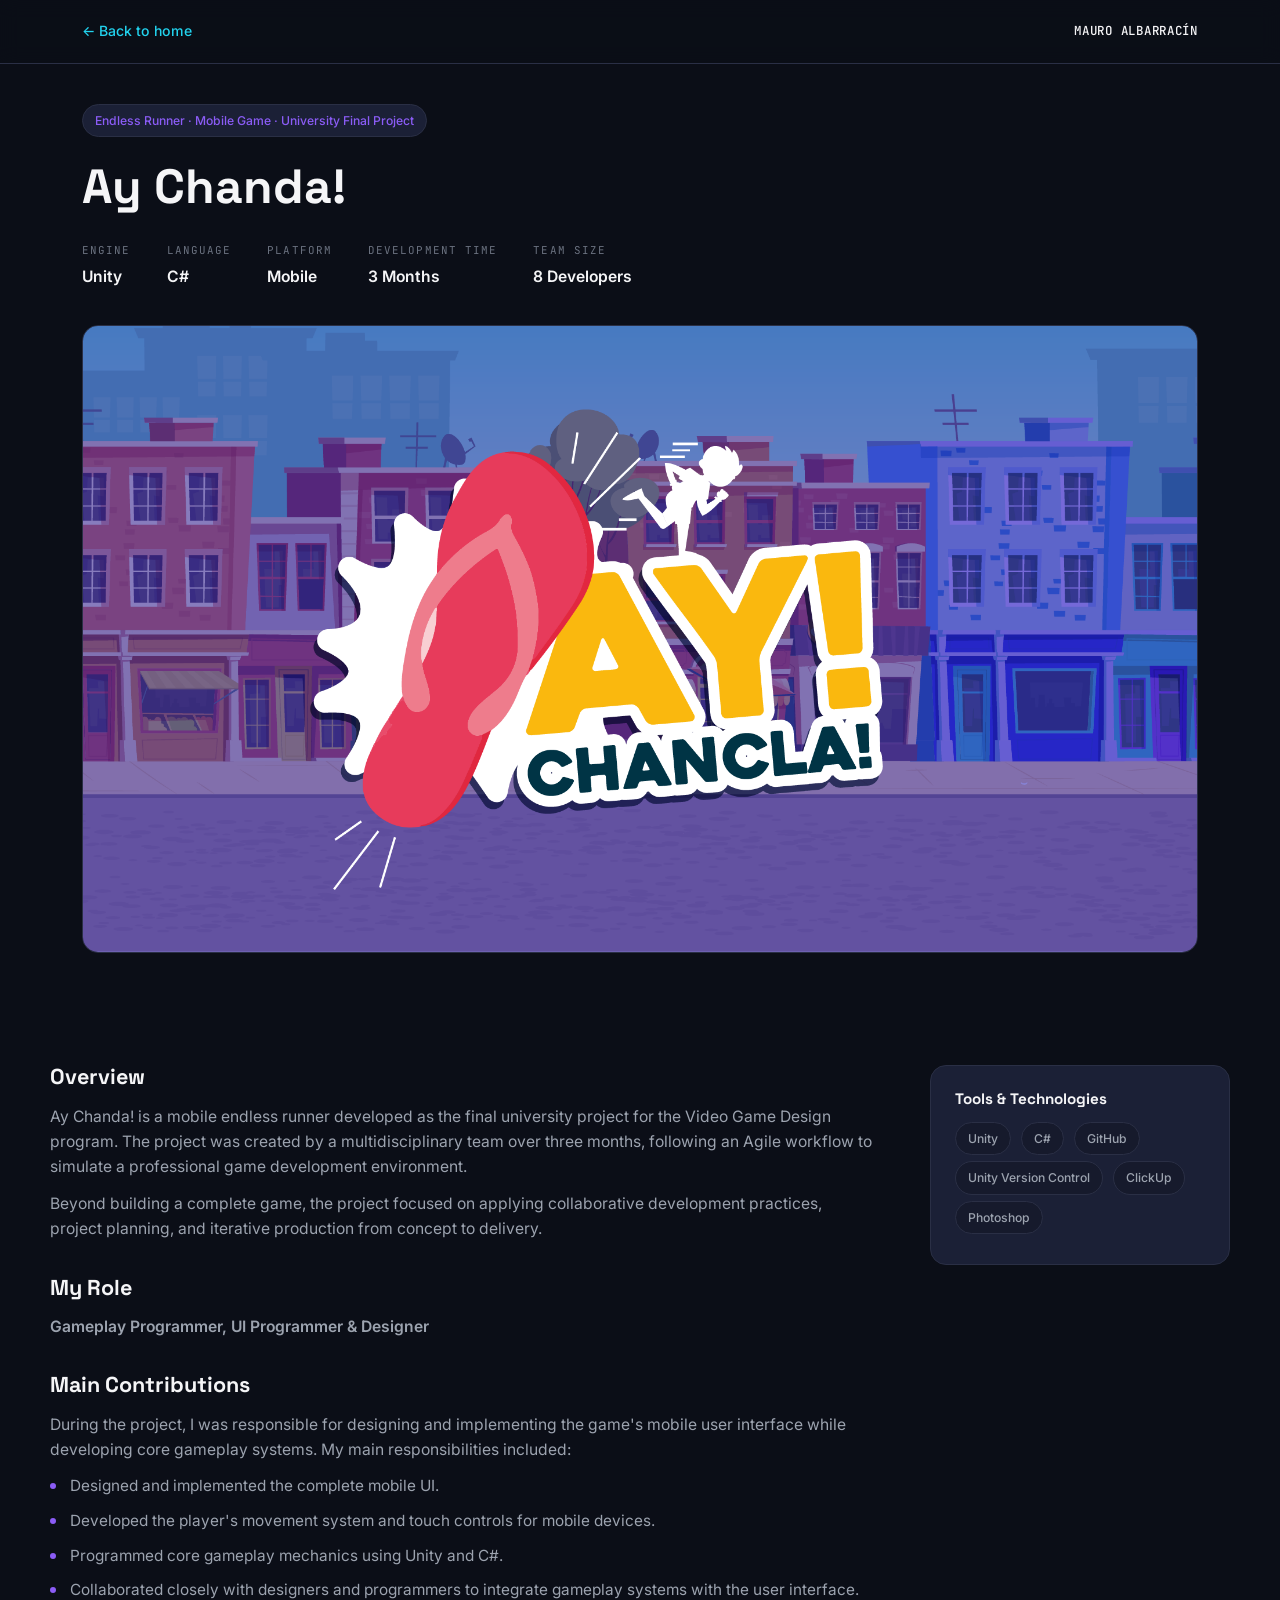
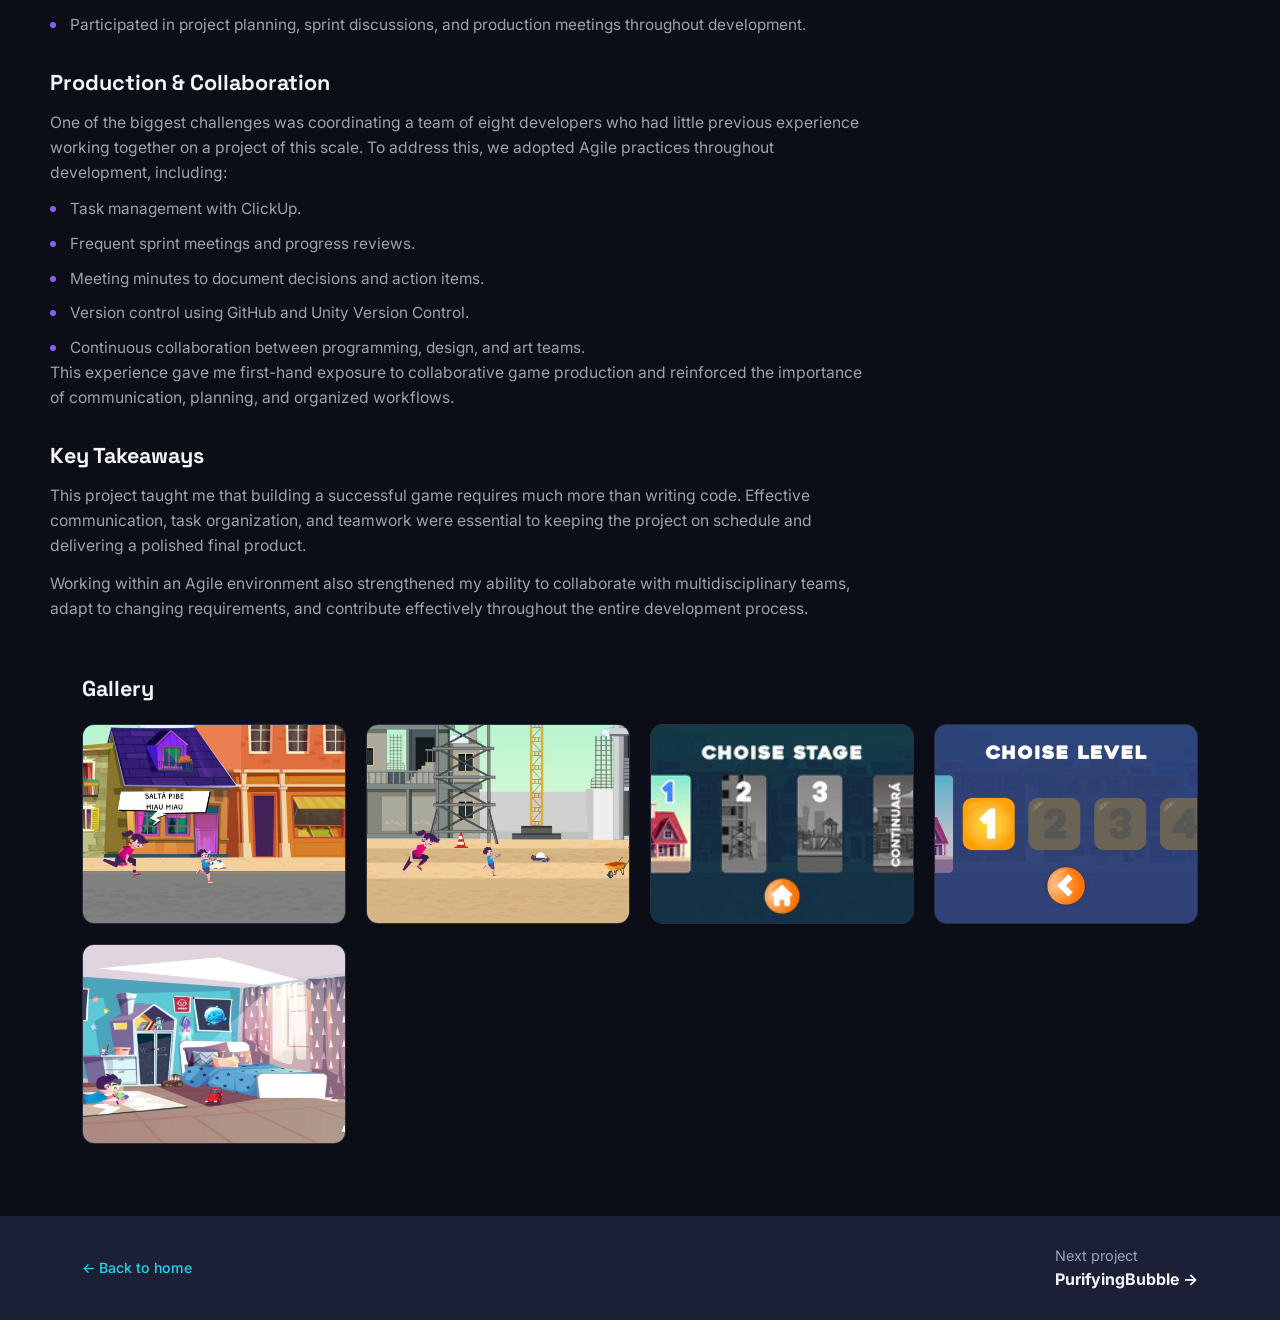
==== ay-chanda.html @ 3f353a49 "Add Portfolio" ====
<!DOCTYPE html>
<html lang="en">
<head>
<meta charset="UTF-8">
<meta name="viewport" content="width=device-width, initial-scale=1.0">
<title>Ay Chanda! — Mauro Albarracín</title>
<link rel="stylesheet" href="styles.css">
</head>
<body style="--accent-color:#8b5cf6">

<nav class="site-nav">
  <div class="wrap">
    <a href="index.html" class="back-link">← Back to home</a>
    <span class="brand" style="font-size:0.78rem;">MAURO ALBARRACÍN</span>
  </div>
</nav>

<header class="project-header">
  <div class="wrap">
    <span class="pill">Endless Runner · Mobile Game · University Final Project</span>
    <h1>Ay Chanda!</h1>
    <div class="info-strip">
      <div class="info-cell"><div class="k">Engine</div><div class="v">Unity</div></div>
      <div class="info-cell"><div class="k">Language</div><div class="v">C#</div></div>
      <div class="info-cell"><div class="k">Platform</div><div class="v">Mobile</div></div>
      <div class="info-cell"><div class="k">Development Time</div><div class="v">3 Months</div></div>
      <div class="info-cell"><div class="k">Team Size</div><div class="v">8 Developers</div></div>
    </div>
    <div class="banner"><img src="images/AyChancla_Portada.png" alt="Ay Chanda! title art"></div>
  </div>
</header>

<div class="wrap project-body">
  <div>
    <div class="content-block">
      <h2>Overview</h2>
      <p>Ay Chanda! is a mobile endless runner developed as the final university project for the Video Game Design program. The project was created by a multidisciplinary team over three months, following an Agile workflow to simulate a professional game development environment.</p>
      <p>Beyond building a complete game, the project focused on applying collaborative development practices, project planning, and iterative production from concept to delivery.</p>
    </div>

    <div class="content-block">
      <h2>My Role</h2>
      <p class="role-line">Gameplay Programmer, UI Programmer &amp; Designer</p>
    </div>

    <div class="content-block">
      <h2>Main Contributions</h2>
      <p>During the project, I was responsible for designing and implementing the game's mobile user interface while developing core gameplay systems. My main responsibilities included:</p>
      <ul class="contrib-list">
        <li>Designed and implemented the complete mobile UI.</li>
        <li>Developed the player's movement system and touch controls for mobile devices.</li>
        <li>Programmed core gameplay mechanics using Unity and C#.</li>
        <li>Collaborated closely with designers and programmers to integrate gameplay systems with the user interface.</li>
        <li>Participated in project planning, sprint discussions, and production meetings throughout development.</li>
      </ul>
    </div>

    <div class="content-block">
      <h2>Production &amp; Collaboration</h2>
      <p>One of the biggest challenges was coordinating a team of eight developers who had little previous experience working together on a project of this scale. To address this, we adopted Agile practices throughout development, including:</p>
      <ul class="contrib-list">
        <li>Task management with ClickUp.</li>
        <li>Frequent sprint meetings and progress reviews.</li>
        <li>Meeting minutes to document decisions and action items.</li>
        <li>Version control using GitHub and Unity Version Control.</li>
        <li>Continuous collaboration between programming, design, and art teams.</li>
      </ul>
      <p>This experience gave me first-hand exposure to collaborative game production and reinforced the importance of communication, planning, and organized workflows.</p>
    </div>

    <div class="content-block">
      <h2>Key Takeaways</h2>
      <p>This project taught me that building a successful game requires much more than writing code. Effective communication, task organization, and teamwork were essential to keeping the project on schedule and delivering a polished final product.</p>
      <p>Working within an Agile environment also strengthened my ability to collaborate with multidisciplinary teams, adapt to changing requirements, and contribute effectively throughout the entire development process.</p>
    </div>
  </div>

  <aside class="sidebar-card">
    <h3>Tools &amp; Technologies</h3>
    <div>
      <span class="pill">Unity</span>
      <span class="pill">C#</span>
      <span class="pill">GitHub</span>
      <span class="pill">Unity Version Control</span>
      <span class="pill">ClickUp</span>
      <span class="pill">Photoshop</span>
    </div>
  </aside>
</div>

<section class="gallery wrap">
  <h2>Gallery</h2>
  <div class="gallery-grid">
    <img src="images/AyChancla_Game.jpeg" alt="Ay Chanda! gameplay screenshot" loading="lazy">
    <img src="images/AyChancla_Game2.jpeg" alt="Ay Chanda! gameplay screenshot 2" loading="lazy">
    <img src="images/AyChancla_Menu.jpeg" alt="Ay Chanda! menu screen" loading="lazy">
    <img src="images/AyChancla_Menu2.jpeg" alt="Ay Chanda! menu screen 2" loading="lazy">
    <img src="images/AyChancla_Cinematic.jpeg" alt="Ay Chanda! cinematic screenshot" loading="lazy">
  </div>
</section>

<nav class="project-footer-nav">
  <div class="wrap">
    <a href="index.html" class="back-link">← Back to home</a>
    <a href="purifyingbubble.html" class="next-project">Next project<strong>PurifyingBubble →</strong></a>
  </div>
</nav>

<script src="script.js"></script>
</body>
</html>
---- styles.css ----
/* ============================================================
   Mauro Albarracín — QA Tester & Game Developer Portfolio
   ============================================================ */

@import url('https://fonts.googleapis.com/css2?family=Space+Grotesk:wght@500;600;700&family=Inter:wght@400;500;600;700&family=JetBrains+Mono:wght@400;500&display=swap');

:root {
  --bg: #0b0e17;
  --card: #161a2c;
  --card-alt: #1b2036;
  --accent: #8b5cf6;
  --accent-dim: #6d4fd1;
  --accent2: #22d3ee;
  --orange: #f59e0b;
  --pink: #ec4899;
  --green: #22c55e;
  --text: #f5f5f7;
  --muted: #9ca3af;
  --muted-dim: #6b7280;
  --border: #2a2f45;

  --font-display: 'Space Grotesk', sans-serif;
  --font-body: 'Inter', sans-serif;
  --font-mono: 'JetBrains Mono', monospace;

  --max-width: 1180px;
}

* { box-sizing: border-box; }

html { scroll-behavior: smooth; }

body {
  margin: 0;
  background: var(--bg);
  color: var(--text);
  font-family: var(--font-body);
  line-height: 1.6;
  -webkit-font-smoothing: antialiased;
}

img { max-width: 100%; display: block; }

a { color: inherit; text-decoration: none; }

.wrap {
  max-width: var(--max-width);
  margin: 0 auto;
  padding: 0 32px;
}

h1, h2, h3 {
  font-family: var(--font-display);
  font-weight: 700;
  line-height: 1.15;
  margin: 0;
}

p { margin: 0; }

.eyebrow {
  font-family: var(--font-mono);
  font-size: 0.78rem;
  letter-spacing: 0.14em;
  text-transform: uppercase;
  color: var(--accent2);
}

/* ---------- Focus visibility ---------- */
a:focus-visible,
button:focus-visible {
  outline: 2px solid var(--accent2);
  outline-offset: 3px;
  border-radius: 4px;
}

@media (prefers-reduced-motion: reduce) {
  html { scroll-behavior: auto; }
  * { animation-duration: 0.001ms !important; animation-iteration-count: 1 !important; transition-duration: 0.001ms !important; }
}

/* ---------- Nav ---------- */
.site-nav {
  position: sticky;
  top: 0;
  z-index: 50;
  background: rgba(11, 14, 23, 0.86);
  backdrop-filter: blur(10px);
  border-bottom: 1px solid var(--border);
}
.site-nav .wrap {
  display: flex;
  align-items: center;
  justify-content: space-between;
  padding-top: 20px;
  padding-bottom: 20px;
}
.brand {
  font-family: var(--font-mono);
  font-weight: 500;
  font-size: 0.85rem;
  letter-spacing: 0.06em;
  color: var(--text);
}
.brand span { color: var(--accent2); }
.nav-links {
  display: flex;
  gap: 32px;
  list-style: none;
  margin: 0;
  padding: 0;
}
.nav-links a {
  font-size: 0.92rem;
  color: var(--muted);
  transition: color 0.15s ease;
}
.nav-links a:hover { color: var(--text); }
.nav-toggle { display: none; }

@media (max-width: 720px) {
  .nav-links { display: none; }
}

/* ---------- Buttons ---------- */
.btn {
  display: inline-flex;
  align-items: center;
  gap: 8px;
  padding: 13px 26px;
  border-radius: 8px;
  font-family: var(--font-body);
  font-weight: 600;
  font-size: 0.92rem;
  border: 1px solid transparent;
  cursor: pointer;
  transition: transform 0.15s ease, background 0.15s ease, border-color 0.15s ease;
}
.btn:hover { transform: translateY(-1px); }
.btn-primary { background: var(--accent); color: #fff; }
.btn-primary:hover { background: #9c6bf8; }
.btn-ghost { background: transparent; color: var(--text); border-color: var(--border); }
.btn-ghost:hover { border-color: var(--accent2); }

/* ---------- Hero (home) ---------- */
.hero {
  padding: 96px 0 72px;
  border-bottom: 1px solid var(--border);
}
.hero h1 {
  font-size: clamp(2.4rem, 5vw, 3.4rem);
  margin: 18px 0 20px;
}
.hero .cursor {
  display: inline-block;
  width: 0.5ch;
  background: var(--accent2);
  margin-left: 4px;
  animation: blink 1s step-end infinite;
}
@keyframes blink { 50% { opacity: 0; } }

.hero p.lead {
  max-width: 620px;
  color: var(--muted);
  font-size: 1.08rem;
  margin-bottom: 32px;
}
.hero .actions { display: flex; gap: 16px; flex-wrap: wrap; }

/* ---------- Section heading ---------- */
.section { padding: 72px 0; border-bottom: 1px solid var(--border); }
.section:last-of-type { border-bottom: none; }
.section h2 {
  font-size: 1.8rem;
  margin-bottom: 36px;
}

/* ---------- Project cards (home grid) ---------- */
.project-grid {
  display: grid;
  grid-template-columns: repeat(3, 1fr);
  gap: 24px;
}
@media (max-width: 980px) {
  .project-grid { grid-template-columns: repeat(2, 1fr); }
}
@media (max-width: 640px) {
  .project-grid { grid-template-columns: 1fr; }
}

.project-card {
  background: var(--card);
  border-radius: 16px;
  overflow: hidden;
  border: 1px solid var(--border);
  display: flex;
  flex-direction: column;
  transition: transform 0.2s ease, border-color 0.2s ease;
}
.project-card:hover { transform: translateY(-4px); border-color: var(--accent-color, var(--accent)); }
.project-card .thumb {
  aspect-ratio: 16/10;
  overflow: hidden;
  background: var(--card-alt);
}
.project-card .thumb img { width: 100%; height: 100%; object-fit: cover; }
.project-card .body { padding: 22px 22px 26px; display: flex; flex-direction: column; gap: 10px; flex: 1; }
.tag-row { display: flex; gap: 8px; flex-wrap: wrap; }
.pill {
  display: inline-flex;
  align-items: center;
  padding: 6px 12px;
  border-radius: 999px;
  font-size: 0.76rem;
  font-weight: 500;
  background: var(--card-alt);
  color: var(--muted);
  border: 1px solid var(--border);
  white-space: nowrap;
}
.project-card h3 { font-size: 1.18rem; }
.project-card .desc { color: var(--muted); font-size: 0.9rem; flex: 1; }
.project-card .role { font-size: 0.8rem; font-weight: 600; }
.project-card .go {
  font-size: 0.82rem;
  font-weight: 600;
  color: var(--accent2);
  margin-top: 4px;
}

/* ---------- Skills ---------- */
.skill-group { margin-bottom: 28px; }
.skill-group:last-child { margin-bottom: 0; }
.skill-group h4 {
  font-family: var(--font-mono);
  font-size: 0.78rem;
  letter-spacing: 0.1em;
  color: var(--accent2);
  margin: 0 0 12px;
  text-transform: uppercase;
}
.skill-pills { display: flex; flex-wrap: wrap; gap: 10px; }
.skill-pills .pill { background: var(--card); border-color: var(--border); color: var(--text); }

/* ---------- About ---------- */
.about {
  background: var(--card-alt);
  padding: 72px 0;
}
.about .wrap {
  display: grid;
  grid-template-columns: 1.6fr 1fr;
  gap: 60px;
}
@media (max-width: 800px) {
  .about .wrap { grid-template-columns: 1fr; }
}
.about h2 { font-size: 1.8rem; margin-bottom: 18px; }
.about p { color: var(--muted); margin-bottom: 14px; font-size: 0.98rem; }
.stat-list { display: flex; flex-direction: column; gap: 22px; }
.stat-list .stat .num { font-family: var(--font-display); font-size: 1.7rem; color: var(--accent2); font-weight: 700; }
.stat-list .stat .label { color: var(--muted); font-size: 0.85rem; }

/* ---------- Footer ---------- */
footer.site-footer {
  padding: 36px 0;
  display: flex;
  align-items: center;
  justify-content: space-between;
  flex-wrap: wrap;
  gap: 12px;
}
footer.site-footer .copyright { color: var(--muted); font-size: 0.85rem; }
.social-links { display: flex; gap: 22px; }
.social-links a { font-size: 0.88rem; font-weight: 500; color: var(--text); }
.social-links a:hover { color: var(--accent2); }

/* ============================================================
   Project detail pages
   ============================================================ */
.back-link {
  font-size: 0.88rem;
  font-weight: 500;
  color: var(--accent2);
  display: inline-flex;
  align-items: center;
  gap: 6px;
}

.project-header { padding: 40px 0 56px; }
.project-header .pill { color: var(--accent-color, var(--accent2)); margin-bottom: 22px; }
.project-header h1 { font-size: clamp(2.1rem, 4.5vw, 3rem); margin-bottom: 28px; }

.info-strip {
  display: flex;
  flex-wrap: wrap;
  gap: 36px;
  margin-bottom: 36px;
}
.info-cell .k {
  font-family: var(--font-mono);
  font-size: 0.68rem;
  letter-spacing: 0.1em;
  text-transform: uppercase;
  color: var(--muted-dim);
  margin-bottom: 4px;
}
.info-cell .v { font-weight: 600; font-size: 0.98rem; }

.banner {
  border-radius: 16px;
  overflow: hidden;
  border: 1px solid var(--border);
  background: var(--card-alt);
}
.banner img { width: 100%; height: auto; object-fit: cover; }

.project-body {
  display: grid;
  grid-template-columns: 1fr 300px;
  gap: 56px;
  padding: 56px 0;
}
@media (max-width: 900px) {
  .project-body { grid-template-columns: 1fr; }
}
.content-block { margin-bottom: 34px; }
.content-block:last-child { margin-bottom: 0; }
.content-block h2 { font-size: 1.35rem; margin-bottom: 14px; }
.content-block p { color: var(--muted); font-size: 0.98rem; margin-bottom: 12px; }
.content-block p:last-child { margin-bottom: 0; }
.role-line { color: var(--accent-color, var(--accent2)); font-weight: 600; font-size: 1rem; }

ul.contrib-list { list-style: none; margin: 0; padding: 0; display: flex; flex-direction: column; gap: 10px; }
ul.contrib-list li {
  position: relative;
  padding-left: 20px;
  color: var(--muted);
  font-size: 0.96rem;
}
ul.contrib-list li::before {
  content: '';
  position: absolute;
  left: 0;
  top: 9px;
  width: 6px;
  height: 6px;
  border-radius: 50%;
  background: var(--accent-color, var(--accent));
}

blockquote.reflection {
  border-left: 3px solid var(--accent-color, var(--accent));
  padding: 4px 0 4px 20px;
  color: var(--text);
  font-style: italic;
  font-size: 1rem;
  margin: 0;
}

.sidebar-card {
  background: var(--card-alt);
  border: 1px solid var(--border);
  border-radius: 16px;
  padding: 24px;
  align-self: start;
  position: sticky;
  top: 96px;
}
.sidebar-card h3 { font-size: 0.95rem; margin-bottom: 14px; }
.sidebar-card .pill { background: var(--card); margin: 0 6px 6px 0; }

.gallery { padding-bottom: 72px; }
.gallery h2 { font-size: 1.35rem; margin-bottom: 22px; }
.gallery-grid {
  display: grid;
  grid-template-columns: repeat(auto-fit, minmax(220px, 1fr));
  gap: 20px;
}
.gallery-grid img {
  border-radius: 12px;
  border: 1px solid var(--border);
  width: 100%;
  height: 200px;
  object-fit: cover;
  cursor: zoom-in;
  transition: border-color 0.2s ease, opacity 0.2s ease;
}
.gallery-grid img:hover {
  border-color: var(--accent-color, var(--accent2));
  opacity: 0.92;
}

/* ---------- Lightbox carousel ---------- */
.lightbox {
    position: fixed;
    inset: 0;
    z-index: 200;
    background: rgba(6, 8, 14, 0.94);
    display: none;
    align-items: center;
    /*justify-content: center;*/
    opacity: 0;
    transition: opacity 0.2s ease;
}
.lightbox.is-open { display: flex; opacity: 1; }

.lightbox-stage {
  position: relative;
  width: 100%;
  height: 100%;
  display: flex;
  align-items: center;
  /*justify-content: center;*/
  overflow: hidden;
}

.lightbox-track {
  display: flex;
  align-items: center;
  will-change: transform;
  transition: transform 0.35s cubic-bezier(0.4, 0, 0.2, 1);
}

.lightbox-slide {
  flex: 0 0 auto;
  width: min(78vw, 920px);
  height: 76vh;
  margin: 0 18px;
  display: flex;
  align-items: center;
  /*justify-content: center;*/
  opacity: 0.35;
  transition: opacity 0.35s ease;
  cursor: pointer;
}
.lightbox-slide.is-active {
  opacity: 1;
  cursor: default;
}
.lightbox-slide img {
  width: 100%;
  height: 100%;
  object-fit: contain;
  border-radius: 12px;
  border: 1px solid var(--border);
  box-shadow: 0 20px 60px rgba(0, 0, 0, 0.45);
}

.lightbox-close,
.lightbox-prev,
.lightbox-next {
  position: absolute;
  background: rgba(22, 26, 44, 0.85);
  border: 1px solid var(--border);
  color: var(--text);
  cursor: pointer;
  display: flex;
  align-items: center;
  /*justify-content: center;*/
  transition: background 0.15s ease, border-color 0.15s ease;
  z-index: 5;
}
.lightbox-close:hover,
.lightbox-prev:hover,
.lightbox-next:hover {
  border-color: var(--accent2);
  background: var(--card-alt);
}

.lightbox-close {
  top: 20px;
  right: 20px;
  width: 42px;
  height: 42px;
  border-radius: 50%;
  font-size: 1.1rem;
}

.lightbox-prev,
.lightbox-next {
  top: 50%;
  transform: translateY(-50%);
  width: 48px;
  height: 48px;
  border-radius: 50%;
  font-size: 1.4rem;
  font-family: var(--font-body);
}
.lightbox-prev { left: 20px; }
.lightbox-next { right: 20px; }

.lightbox-counter {
  position: absolute;
  bottom: 22px;
  left: 50%;
  transform: translateX(-50%);
  font-family: var(--font-mono);
  font-size: 0.8rem;
  color: var(--muted);
  background: rgba(22, 26, 44, 0.85);
  border: 1px solid var(--border);
  padding: 6px 14px;
  border-radius: 999px;
}

@media (max-width: 640px) {
  .lightbox-slide { width: 90vw; margin: 0 8px; }
  .lightbox-prev, .lightbox-next { width: 40px; height: 40px; font-size: 1.2rem; }
  .lightbox-prev { left: 8px; }
  .lightbox-next { right: 8px; }
  .lightbox-close { top: 12px; right: 12px; }
}

.project-footer-nav {
  background: var(--card-alt);
}
.project-footer-nav .wrap {
  display: flex;
  justify-content: space-between;
  align-items: center;
  padding: 28px 32px;
  flex-wrap: wrap;
  gap: 12px;
}
.next-project { font-size: 0.9rem; color: var(--muted); }
.next-project strong { color: var(--text); display: block; font-size: 1rem; }
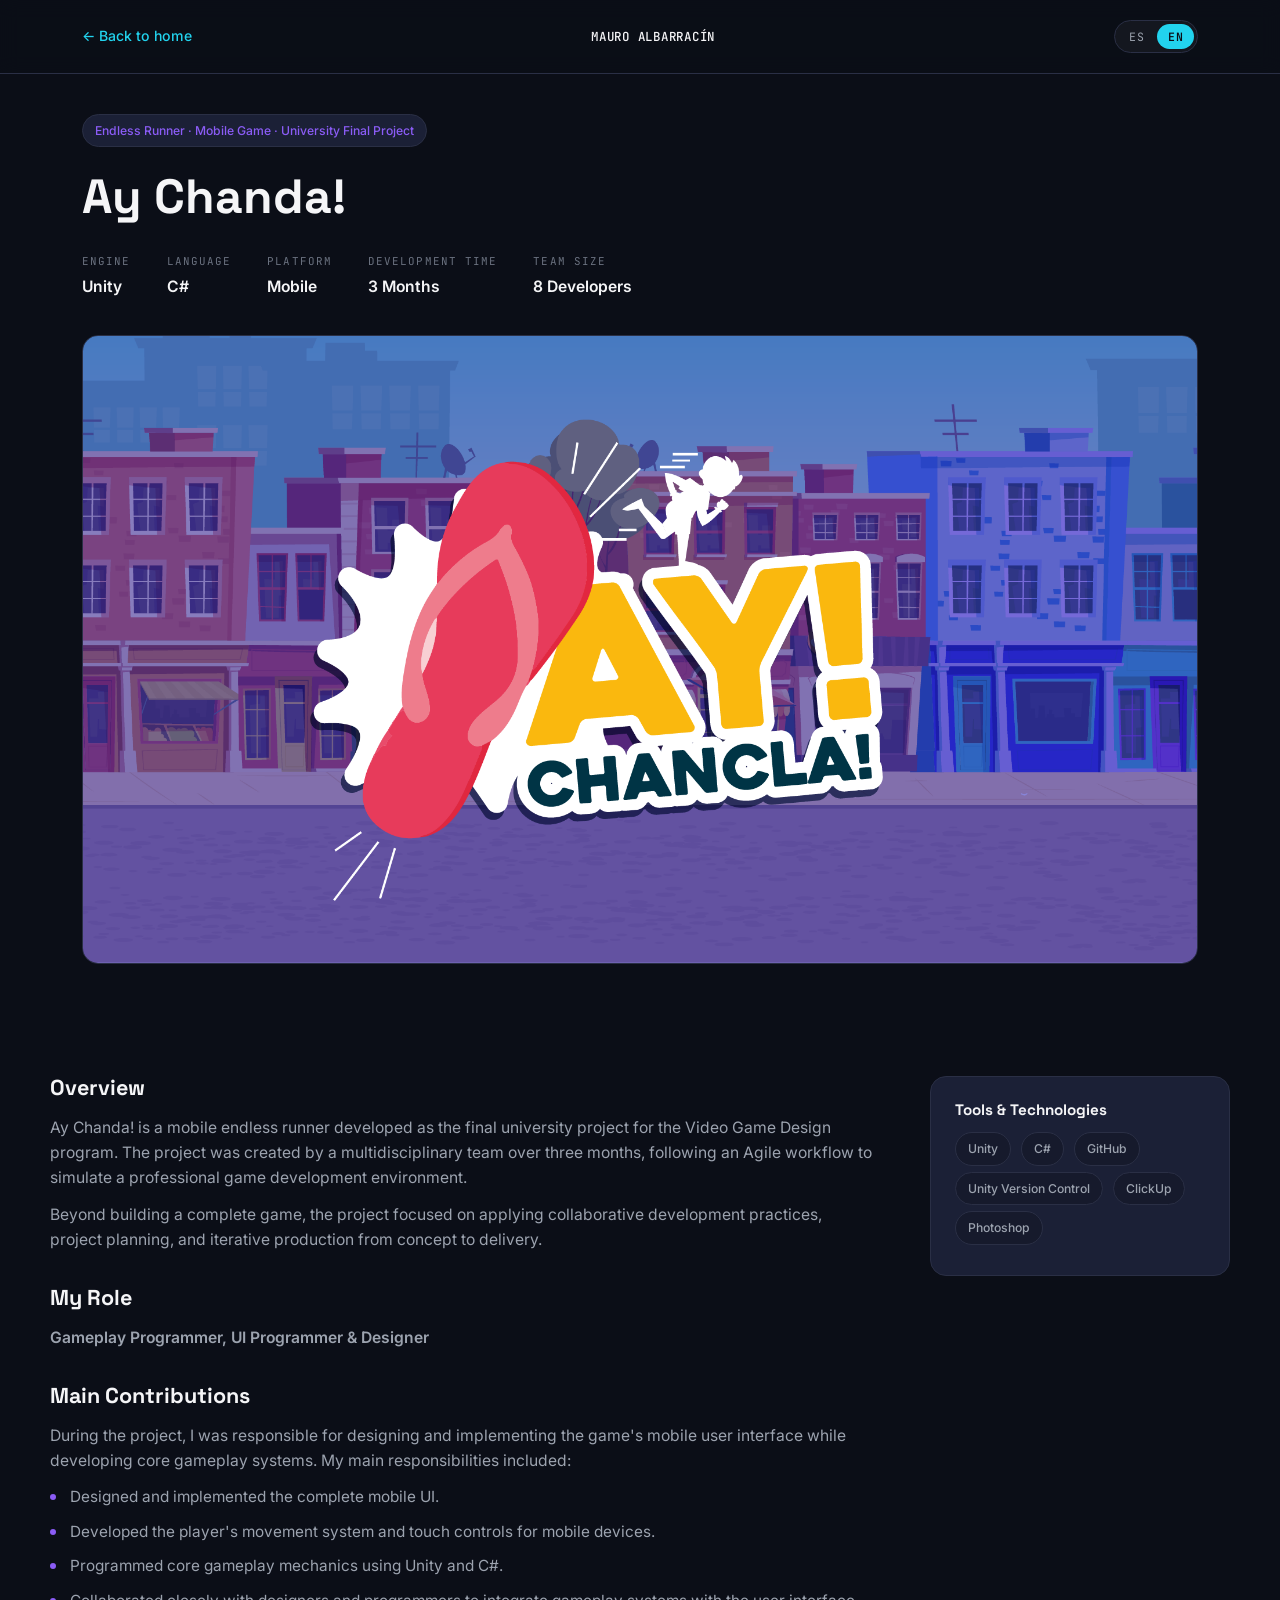
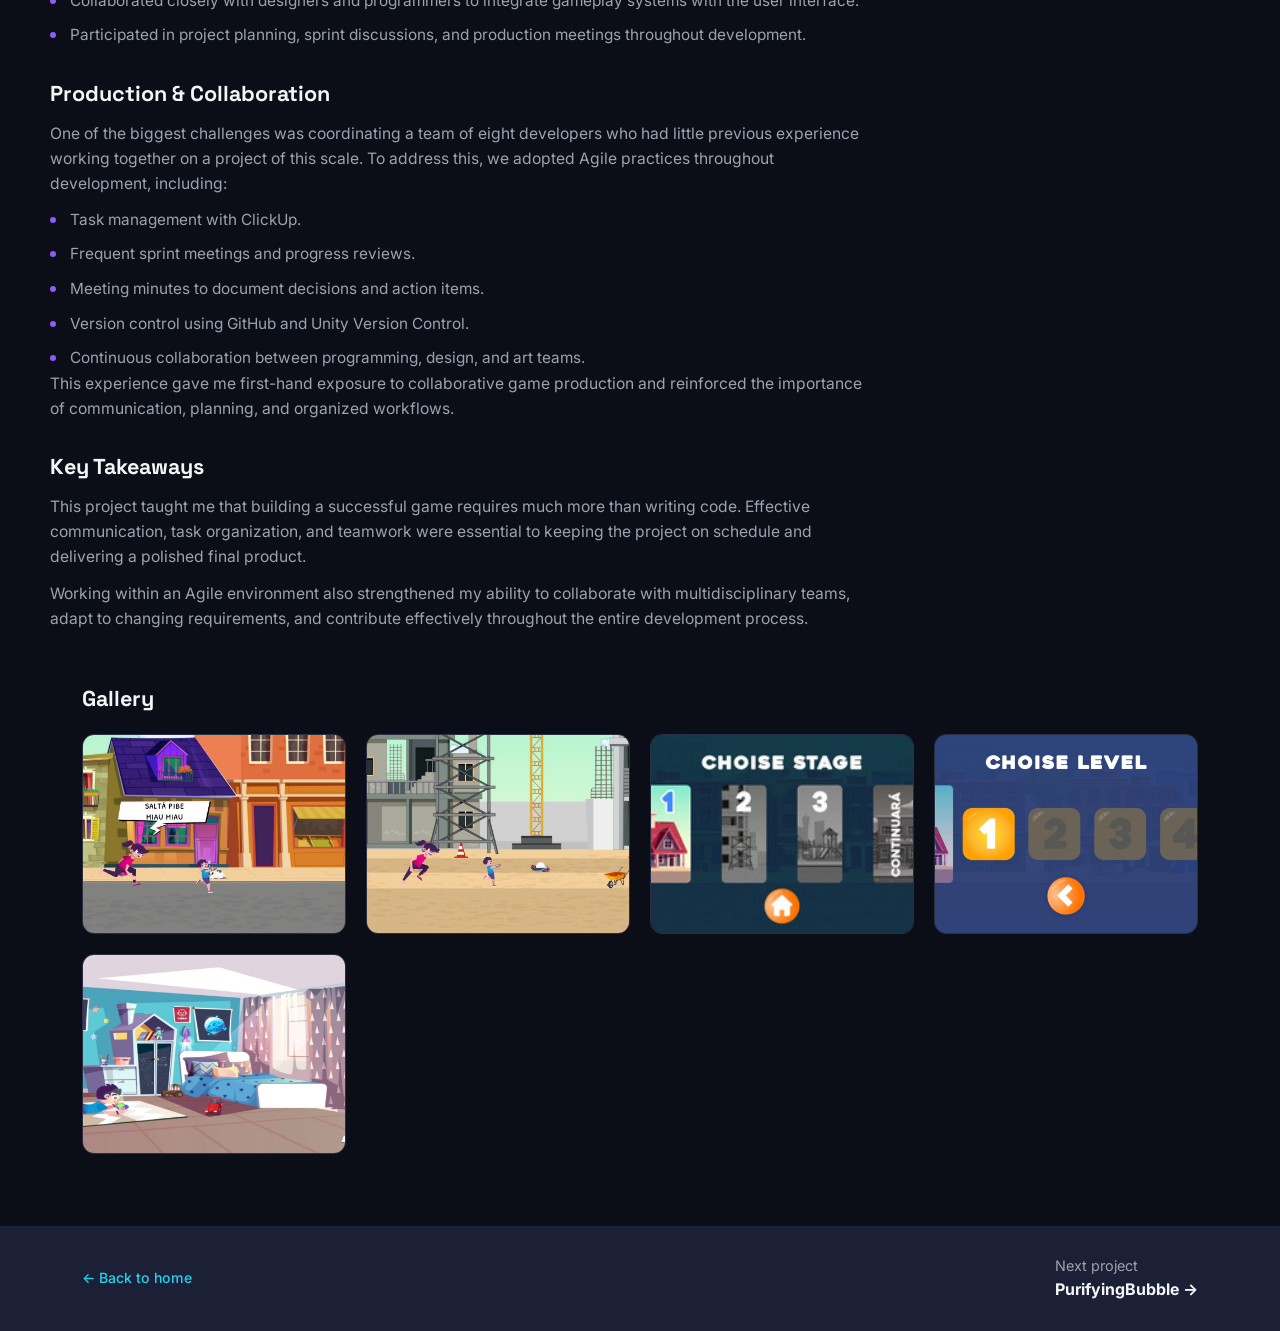
==== commit 286211d9: "Add ES/EN language switcher for full site translation - New i18n.js: lightweight translation engine " ====
--- a/ay-chanda.html
+++ b/ay-chanda.html
@@ -10,21 +10,25 @@
 
 <nav class="site-nav">
   <div class="wrap">
-    <a href="index.html" class="back-link">← Back to home</a>
+    <a href="index.html" class="back-link" data-i18n="common.backHome">← Back to home</a>
     <span class="brand" style="font-size:0.78rem;">MAURO ALBARRACÍN</span>
+    <div class="lang-switch" role="group" aria-label="Language selector">
+      <button type="button" class="lang-btn" data-lang="es">ES</button>
+      <button type="button" class="lang-btn" data-lang="en">EN</button>
+    </div>
   </div>
 </nav>
 
 <header class="project-header">
   <div class="wrap">
-    <span class="pill">Endless Runner · Mobile Game · University Final Project</span>
+    <span class="pill" data-i18n="aychanda.tag">Endless Runner · Mobile Game · University Final Project</span>
     <h1>Ay Chanda!</h1>
     <div class="info-strip">
-      <div class="info-cell"><div class="k">Engine</div><div class="v">Unity</div></div>
-      <div class="info-cell"><div class="k">Language</div><div class="v">C#</div></div>
-      <div class="info-cell"><div class="k">Platform</div><div class="v">Mobile</div></div>
-      <div class="info-cell"><div class="k">Development Time</div><div class="v">3 Months</div></div>
-      <div class="info-cell"><div class="k">Team Size</div><div class="v">8 Developers</div></div>
+      <div class="info-cell"><div class="k" data-i18n="common.engine">Engine</div><div class="v">Unity</div></div>
+      <div class="info-cell"><div class="k" data-i18n="common.language">Language</div><div class="v">C#</div></div>
+      <div class="info-cell"><div class="k" data-i18n="common.platform">Platform</div><div class="v" data-i18n="common.mobile">Mobile</div></div>
+      <div class="info-cell"><div class="k" data-i18n="common.devTime">Development Time</div><div class="v" data-i18n="aychanda.devTime">3 Months</div></div>
+      <div class="info-cell"><div class="k" data-i18n="common.teamSize">Team Size</div><div class="v" data-i18n="aychanda.teamSize">8 Developers</div></div>
     </div>
     <div class="banner"><img src="images/AyChancla_Portada.png" alt="Ay Chanda! title art"></div>
   </div>
@@ -33,50 +37,50 @@
 <div class="wrap project-body">
   <div>
     <div class="content-block">
-      <h2>Overview</h2>
-      <p>Ay Chanda! is a mobile endless runner developed as the final university project for the Video Game Design program. The project was created by a multidisciplinary team over three months, following an Agile workflow to simulate a professional game development environment.</p>
-      <p>Beyond building a complete game, the project focused on applying collaborative development practices, project planning, and iterative production from concept to delivery.</p>
+      <h2 data-i18n="common.overview">Overview</h2>
+      <p data-i18n="aychanda.overview.p1">Ay Chanda! is a mobile endless runner developed as the final university project for the Video Game Design program. The project was created by a multidisciplinary team over three months, following an Agile workflow to simulate a professional game development environment.</p>
+      <p data-i18n="aychanda.overview.p2">Beyond building a complete game, the project focused on applying collaborative development practices, project planning, and iterative production from concept to delivery.</p>
     </div>
 
     <div class="content-block">
-      <h2>My Role</h2>
-      <p class="role-line">Gameplay Programmer, UI Programmer &amp; Designer</p>
+      <h2 data-i18n="common.myRole">My Role</h2>
+      <p class="role-line" data-i18n="aychanda.role">Gameplay Programmer, UI Programmer &amp; Designer</p>
     </div>
 
     <div class="content-block">
-      <h2>Main Contributions</h2>
-      <p>During the project, I was responsible for designing and implementing the game's mobile user interface while developing core gameplay systems. My main responsibilities included:</p>
+      <h2 data-i18n="common.mainContributions">Main Contributions</h2>
+      <p data-i18n="aychanda.contrib.intro">During the project, I was responsible for designing and implementing the game's mobile user interface while developing core gameplay systems. My main responsibilities included:</p>
       <ul class="contrib-list">
-        <li>Designed and implemented the complete mobile UI.</li>
-        <li>Developed the player's movement system and touch controls for mobile devices.</li>
-        <li>Programmed core gameplay mechanics using Unity and C#.</li>
-        <li>Collaborated closely with designers and programmers to integrate gameplay systems with the user interface.</li>
-        <li>Participated in project planning, sprint discussions, and production meetings throughout development.</li>
+        <li data-i18n="aychanda.contrib.i1">Designed and implemented the complete mobile UI.</li>
+        <li data-i18n="aychanda.contrib.i2">Developed the player's movement system and touch controls for mobile devices.</li>
+        <li data-i18n="aychanda.contrib.i3">Programmed core gameplay mechanics using Unity and C#.</li>
+        <li data-i18n="aychanda.contrib.i4">Collaborated closely with designers and programmers to integrate gameplay systems with the user interface.</li>
+        <li data-i18n="aychanda.contrib.i5">Participated in project planning, sprint discussions, and production meetings throughout development.</li>
       </ul>
     </div>
 
     <div class="content-block">
-      <h2>Production &amp; Collaboration</h2>
-      <p>One of the biggest challenges was coordinating a team of eight developers who had little previous experience working together on a project of this scale. To address this, we adopted Agile practices throughout development, including:</p>
+      <h2 data-i18n="aychanda.prod.title">Production &amp; Collaboration</h2>
+      <p data-i18n="aychanda.prod.intro">One of the biggest challenges was coordinating a team of eight developers who had little previous experience working together on a project of this scale. To address this, we adopted Agile practices throughout development, including:</p>
       <ul class="contrib-list">
-        <li>Task management with ClickUp.</li>
-        <li>Frequent sprint meetings and progress reviews.</li>
-        <li>Meeting minutes to document decisions and action items.</li>
-        <li>Version control using GitHub and Unity Version Control.</li>
-        <li>Continuous collaboration between programming, design, and art teams.</li>
+        <li data-i18n="aychanda.prod.i1">Task management with ClickUp.</li>
+        <li data-i18n="aychanda.prod.i2">Frequent sprint meetings and progress reviews.</li>
+        <li data-i18n="aychanda.prod.i3">Meeting minutes to document decisions and action items.</li>
+        <li data-i18n="aychanda.prod.i4">Version control using GitHub and Unity Version Control.</li>
+        <li data-i18n="aychanda.prod.i5">Continuous collaboration between programming, design, and art teams.</li>
       </ul>
-      <p>This experience gave me first-hand exposure to collaborative game production and reinforced the importance of communication, planning, and organized workflows.</p>
+      <p data-i18n="aychanda.prod.outro">This experience gave me first-hand exposure to collaborative game production and reinforced the importance of communication, planning, and organized workflows.</p>
     </div>
 
     <div class="content-block">
-      <h2>Key Takeaways</h2>
-      <p>This project taught me that building a successful game requires much more than writing code. Effective communication, task organization, and teamwork were essential to keeping the project on schedule and delivering a polished final product.</p>
-      <p>Working within an Agile environment also strengthened my ability to collaborate with multidisciplinary teams, adapt to changing requirements, and contribute effectively throughout the entire development process.</p>
+      <h2 data-i18n="common.keyTakeaways">Key Takeaways</h2>
+      <p data-i18n="aychanda.takeaways.p1">This project taught me that building a successful game requires much more than writing code. Effective communication, task organization, and teamwork were essential to keeping the project on schedule and delivering a polished final product.</p>
+      <p data-i18n="aychanda.takeaways.p2">Working within an Agile environment also strengthened my ability to collaborate with multidisciplinary teams, adapt to changing requirements, and contribute effectively throughout the entire development process.</p>
     </div>
   </div>
 
   <aside class="sidebar-card">
-    <h3>Tools &amp; Technologies</h3>
+    <h3 data-i18n="common.toolsTech">Tools &amp; Technologies</h3>
     <div>
       <span class="pill">Unity</span>
       <span class="pill">C#</span>
@@ -89,7 +93,7 @@
 </div>
 
 <section class="gallery wrap">
-  <h2>Gallery</h2>
+  <h2 data-i18n="common.gallery">Gallery</h2>
   <div class="gallery-grid">
     <img src="images/AyChancla_Game.jpeg" alt="Ay Chanda! gameplay screenshot" loading="lazy">
     <img src="images/AyChancla_Game2.jpeg" alt="Ay Chanda! gameplay screenshot 2" loading="lazy">
@@ -101,11 +105,12 @@
 
 <nav class="project-footer-nav">
   <div class="wrap">
-    <a href="index.html" class="back-link">← Back to home</a>
-    <a href="purifyingbubble.html" class="next-project">Next project<strong>PurifyingBubble →</strong></a>
+    <a href="index.html" class="back-link" data-i18n="common.backHome">← Back to home</a>
+    <a href="purifyingbubble.html" class="next-project"><span data-i18n="common.nextProject">Next project</span><strong>PurifyingBubble →</strong></a>
   </div>
 </nav>
 
+<script src="i18n.js"></script>
 <script src="script.js"></script>
 </body>
 </html>
--- a/styles.css
+++ b/styles.css
@@ -122,6 +122,35 @@
   .nav-links { display: none; }
 }
 
+/* ---------- Language switch ---------- */
+.lang-switch {
+  display: flex;
+  gap: 2px;
+  background: rgba(255, 255, 255, 0.04);
+  border: 1px solid var(--border);
+  border-radius: 999px;
+  padding: 3px;
+  flex-shrink: 0;
+}
+.lang-btn {
+  font-family: var(--font-mono);
+  font-size: 0.72rem;
+  letter-spacing: 0.04em;
+  padding: 5px 11px;
+  border-radius: 999px;
+  color: var(--muted);
+  background: transparent;
+  border: none;
+  cursor: pointer;
+  transition: background 0.15s ease, color 0.15s ease;
+}
+.lang-btn:hover { color: var(--text); }
+.lang-btn.is-active {
+  background: var(--accent2);
+  color: var(--bg);
+  font-weight: 600;
+}
+
 /* ---------- Buttons ---------- */
 .btn {
   display: inline-flex;
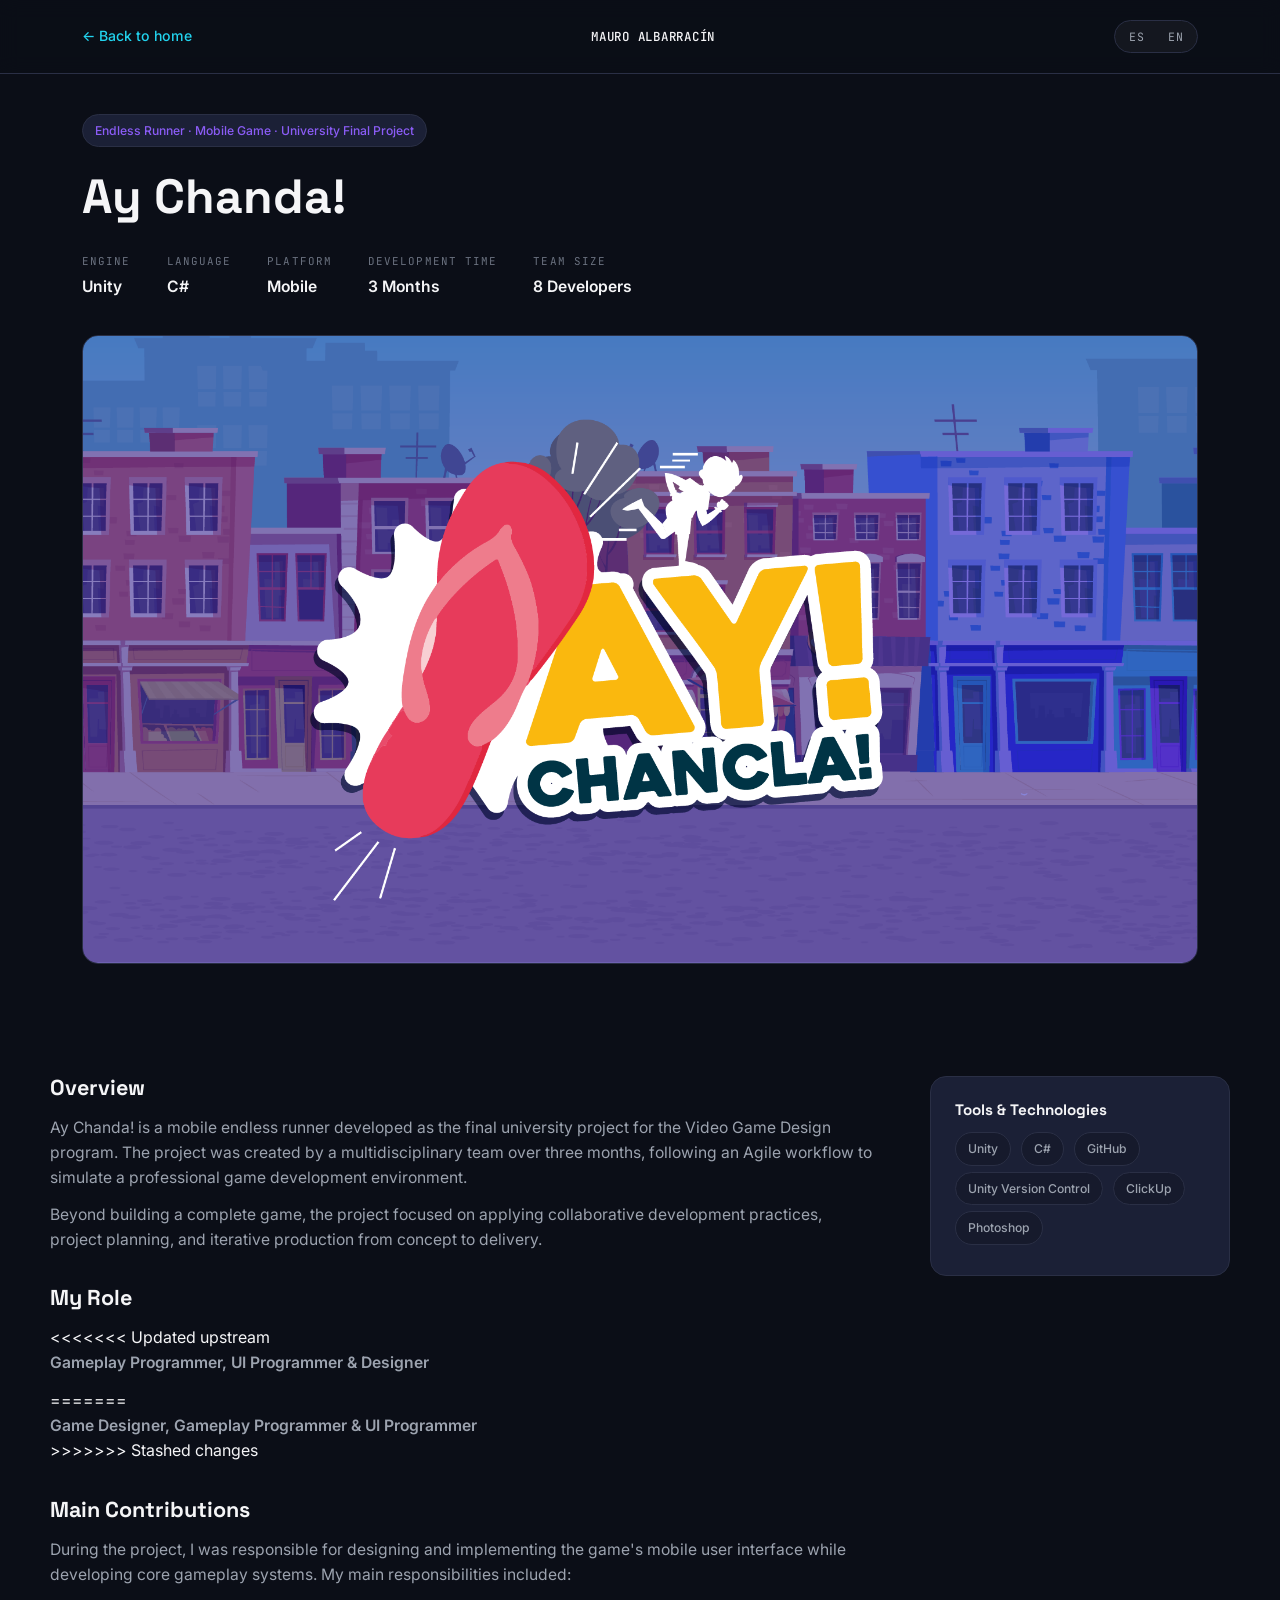
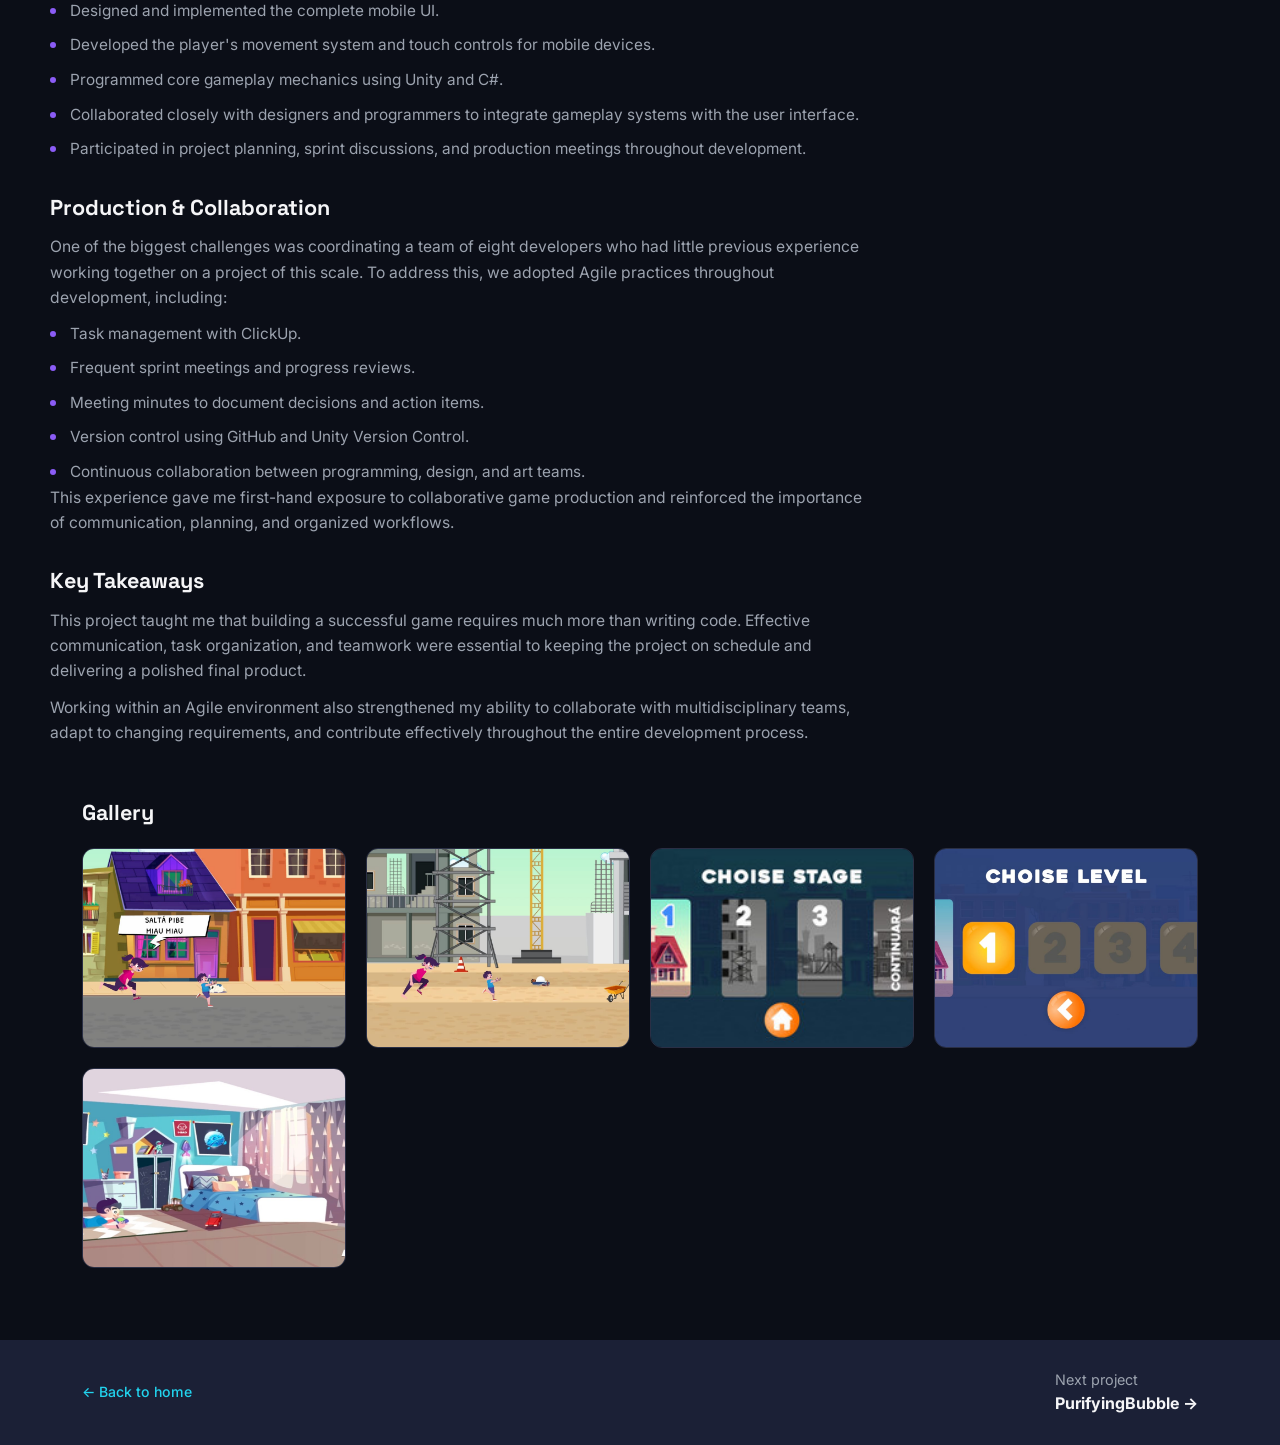
==== commit 001d100b: "reframe portfolio as Designer-first, Developer, then QA" ====
--- a/ay-chanda.html
+++ b/ay-chanda.html
@@ -44,7 +44,11 @@
 
     <div class="content-block">
       <h2 data-i18n="common.myRole">My Role</h2>
+<<<<<<< Updated upstream
       <p class="role-line" data-i18n="aychanda.role">Gameplay Programmer, UI Programmer &amp; Designer</p>
+=======
+      <p class="role-line" data-i18n="aychanda.role">Game Designer, Gameplay Programmer &amp; UI Programmer</p>
+>>>>>>> Stashed changes
     </div>
 
     <div class="content-block">
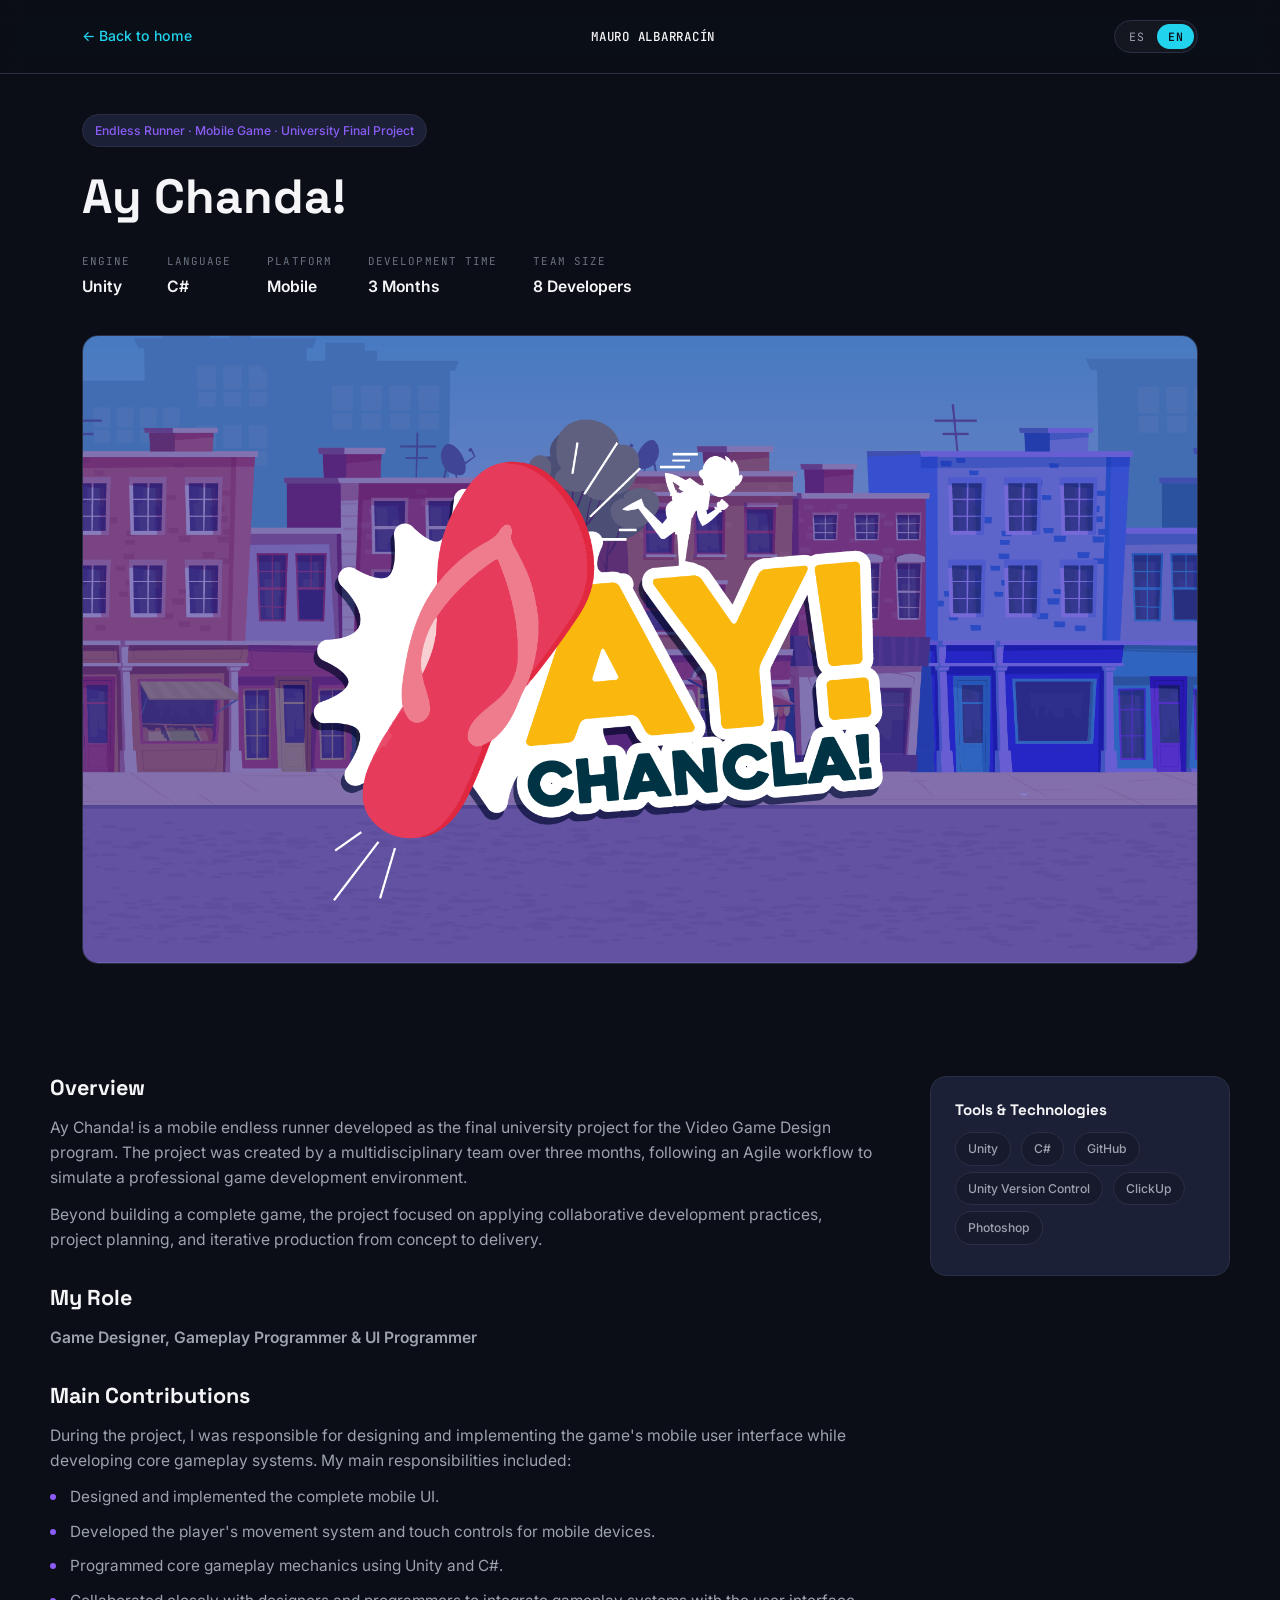
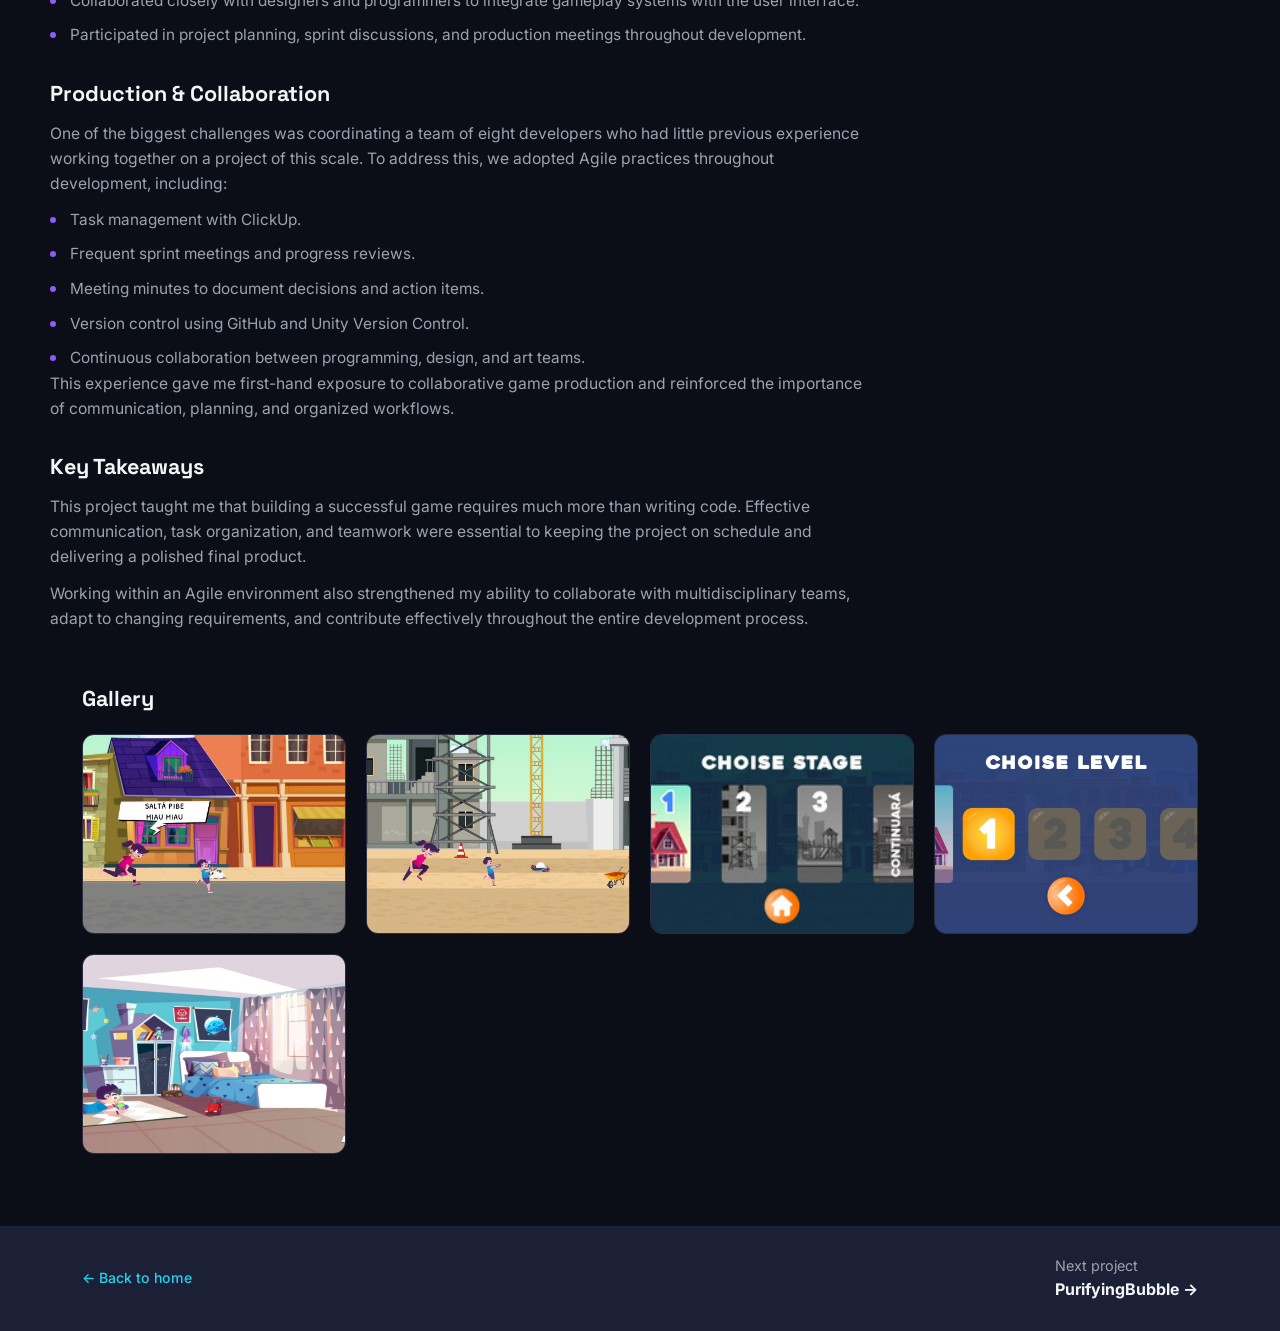
==== commit b73f85bd: "Fix reframe portfolio as Designer-first, Developer, then QA" ====
--- a/ay-chanda.html
+++ b/ay-chanda.html
@@ -44,11 +44,7 @@
 
     <div class="content-block">
       <h2 data-i18n="common.myRole">My Role</h2>
-<<<<<<< Updated upstream
-      <p class="role-line" data-i18n="aychanda.role">Gameplay Programmer, UI Programmer &amp; Designer</p>
-=======
       <p class="role-line" data-i18n="aychanda.role">Game Designer, Gameplay Programmer &amp; UI Programmer</p>
->>>>>>> Stashed changes
     </div>
 
     <div class="content-block">
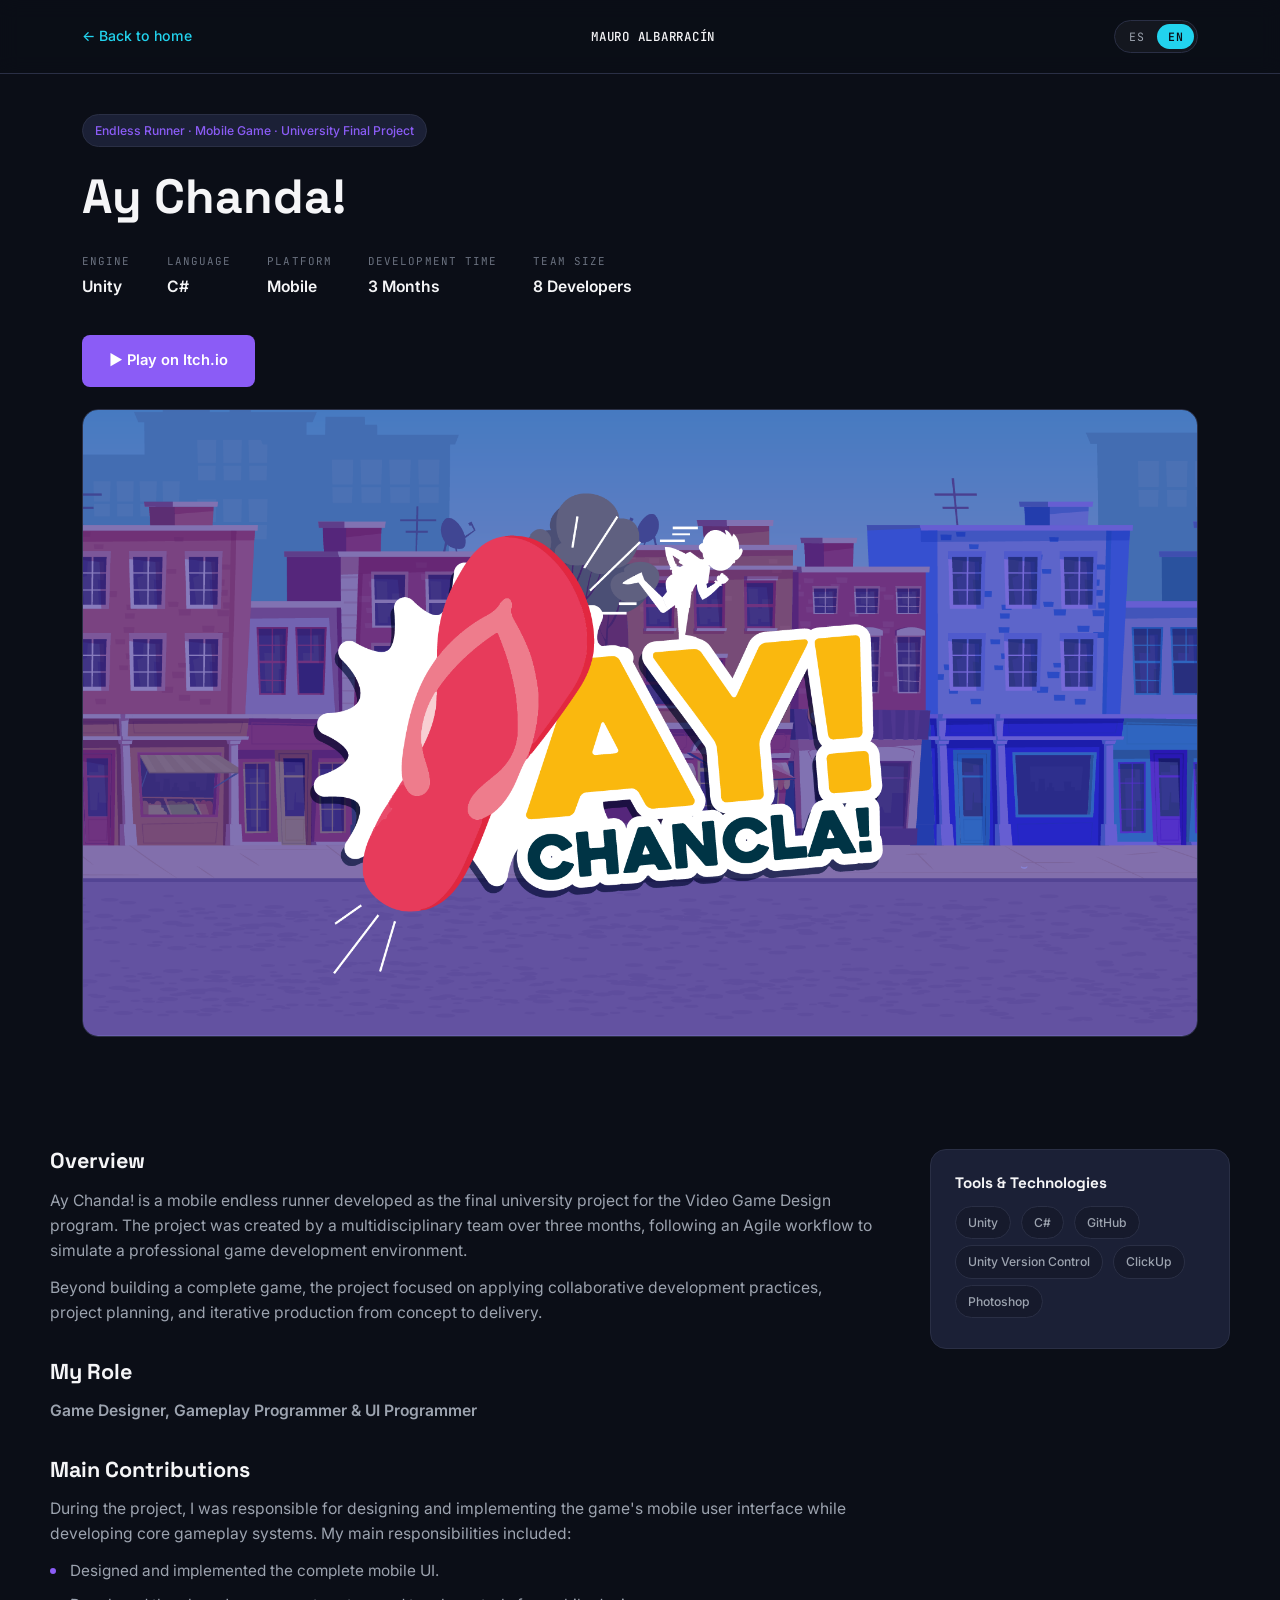
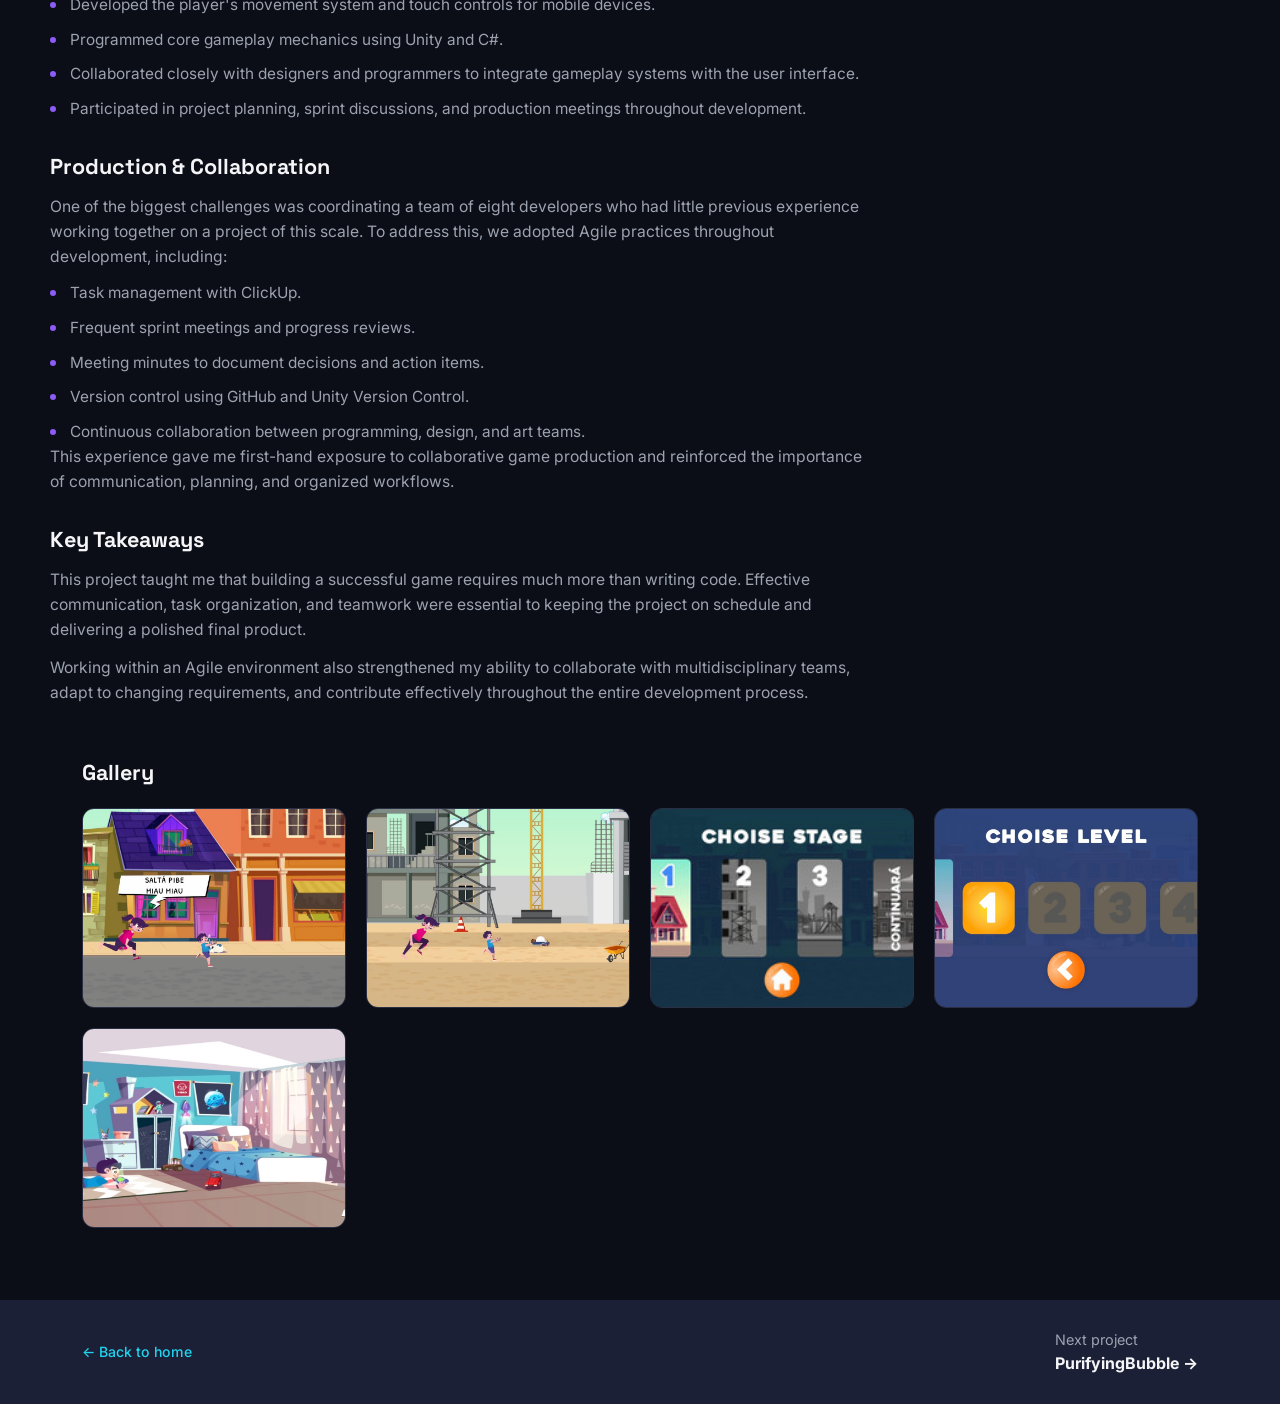
==== commit af360826: "Add Itch.io play buttons to project pages Co-Authored-By: Claude Sonnet 5.5 <noreply@anthropic.com> " ====
--- a/ay-chanda.html
+++ b/ay-chanda.html
@@ -30,6 +30,7 @@
       <div class="info-cell"><div class="k" data-i18n="common.devTime">Development Time</div><div class="v" data-i18n="aychanda.devTime">3 Months</div></div>
       <div class="info-cell"><div class="k" data-i18n="common.teamSize">Team Size</div><div class="v" data-i18n="aychanda.teamSize">8 Developers</div></div>
     </div>
+    <p class="play-link"><a class="btn btn-primary" href="https://tutita.itch.io/ay-chancla" target="_blank" rel="noopener" data-i18n="common.playItch">▶ Play on Itch.io</a></p>
     <div class="banner"><img src="images/AyChancla_Portada.png" alt="Ay Chanda! title art"></div>
   </div>
 </header>
--- a/styles.css
+++ b/styles.css
@@ -555,3 +555,46 @@
 }
 .next-project { font-size: 0.9rem; color: var(--muted); }
 .next-project strong { color: var(--text); display: block; font-size: 1rem; }
+
+/* ---- Level design case study additions ---- */
+.thumb-placeholder {
+  display: flex;
+  align-items: center;
+  justify-content: center;
+  background: linear-gradient(135deg, #1b2036 0%, var(--accent-color, var(--accent)) 140%);
+}
+.thumb-placeholder span {
+  font-family: var(--font-display);
+  font-weight: 700;
+  font-size: 1.3rem;
+  letter-spacing: 0.04em;
+  color: var(--text);
+}
+
+.content-block h3 { font-size: 1.05rem; margin: 22px 0 10px; color: var(--text); }
+.content-block h3:first-of-type { margin-top: 8px; }
+.content-block p strong, .content-block li strong { color: var(--text); font-weight: 600; }
+
+.design-table { width: 100%; border-collapse: collapse; margin: 6px 0 14px; font-size: 0.93rem; }
+.design-table th, .design-table td { text-align: left; padding: 10px 12px; border-bottom: 1px solid var(--border); vertical-align: top; }
+.design-table th { color: var(--accent-color, var(--accent2)); font-size: 0.78rem; text-transform: uppercase; letter-spacing: 0.06em; }
+.design-table td:first-child { color: var(--text); font-weight: 600; white-space: nowrap; }
+.design-table td:last-child { color: var(--muted); }
+@media (max-width: 640px) {
+  .design-table td:first-child { white-space: normal; }
+}
+
+/* ---- Work in progress card (not clickable) ---- */
+.project-card.is-wip { cursor: default; }
+.project-card.is-wip:hover { transform: none; border-color: var(--border); }
+.thumb-placeholder { position: relative; }
+.thumb-placeholder .wip-badge {
+  position: absolute; top: 12px; right: 12px;
+  padding: 4px 10px; border-radius: 999px;
+  font-family: var(--font-body, inherit); font-size: 0.7rem; font-weight: 600;
+  letter-spacing: 0.06em; text-transform: uppercase;
+  color: #fff; background: var(--accent-color, var(--accent));
+}
+.project-card .go-wip { color: var(--muted); font-style: italic; }
+
+.play-link { margin: 6px 0 22px; }
